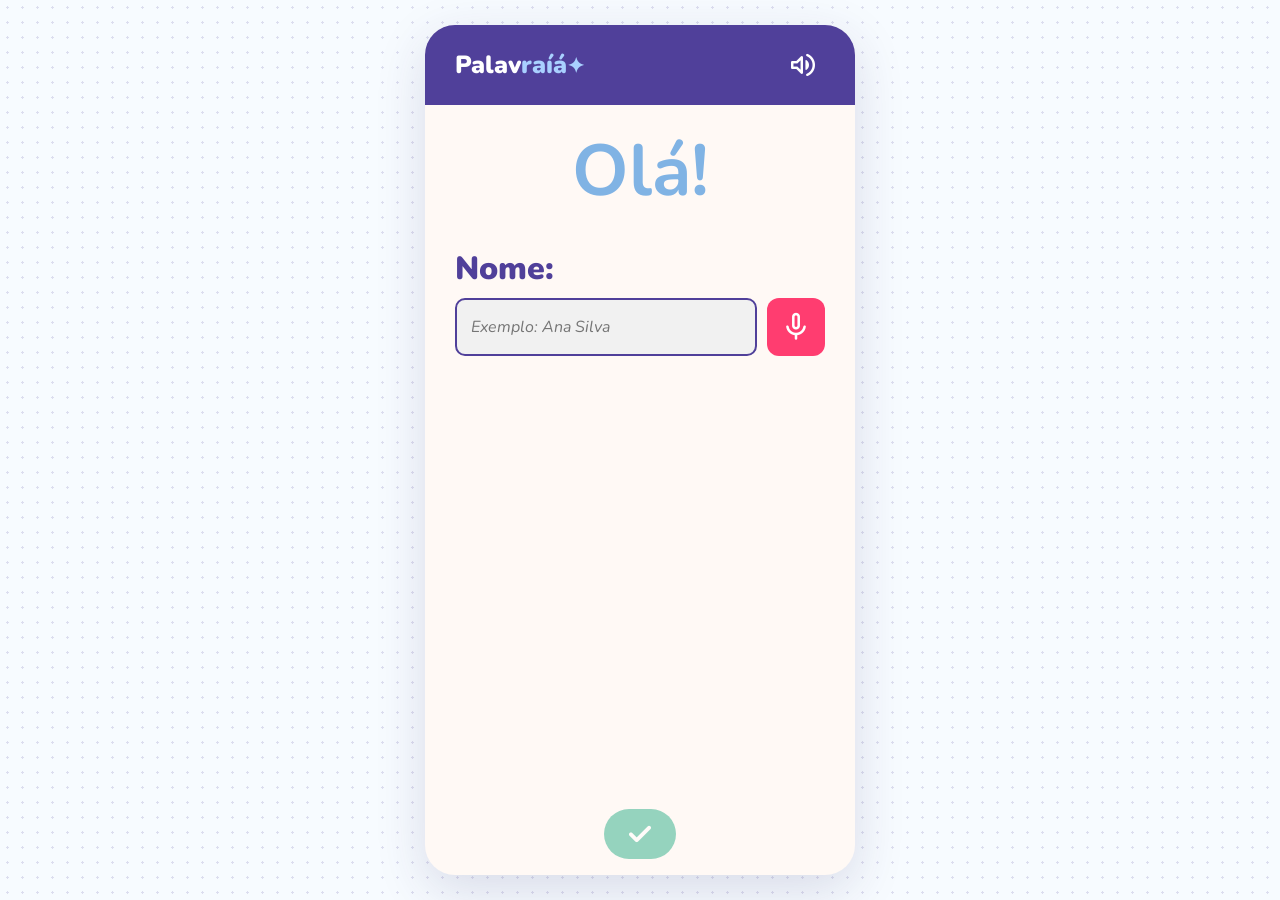
==== Palavraiá/front/config2.html @ be851a0e "palavraia" ====
<!DOCTYPE html>
<html lang="pt-BR">

<head>

    <meta charset="UTF-8">
    <meta name="viewport" content="width=device-width, initial-scale=1.0">

    <title>Seu nome</title>

    <link rel="stylesheet" href="style-home.css">

    <link rel="preconnect" href="https://fonts.googleapis.com">
    <link rel="preconnect" href="https://fonts.gstatic.com" crossorigin>

    <link href="https://fonts.googleapis.com/css2?family=Nunito:wght@400;600;700;800;900&display=swap"
        rel="stylesheet">

    <link href="https://fonts.googleapis.com/css2?family=Material+Symbols+Rounded:opsz,wght,FILL,GRAD@20..48,400,0,0"
        rel="stylesheet">

</head>

<body>

    <main class="app">

        <header class="topbar">

            <div class="brand">
                Palav<span>raíá</span><small>✦</small>
            </div>

            <button class="sound-button" onclick="falar()">

                <span class="material-symbols-rounded">
                    volume_up
                </span>

            </button>

        </header>


        <section class="nome-content">

            <h1>Olá!</h1>

            <label for="nome">
                Nome:
            </label>


            <div class="nome-input">

                <input
                    type="text"
                    id="nome"
                    placeholder="Exemplo: Ana Silva"
                    autocomplete="name"
                >


                <button
                    class="microfone"
                    onclick="ouvirNome()"
                >

                    <span class="material-symbols-rounded">
                        mic
                    </span>

                </button>

            </div>


            <button
                class="confirmar"
                id="botaoContinuar"
                onclick="continuar()"
            >

                <span class="material-symbols-rounded">
                    check
                </span>

            </button>


            <p class="ajuda">
                Você pode escrever ou falar seu nome.
            </p>

        </section>

    </main>


    <script>

        const input =
            document.getElementById("nome");

        const botao =
            document.getElementById("botaoContinuar");


        input.addEventListener("input", function () {

            if (input.value.trim().length >= 2) {

                botao.classList.add("ativo");

            } else {

                botao.classList.remove("ativo");

            }

        });


        function continuar() {

            const nome =
                input.value.trim();


            if (nome.length < 2) {

                alert("Digite seu nome.");

                return;

            }


            localStorage.setItem(
                "nome",
                nome
            );


            window.location.href =
                "home.html";

        }


        function falar() {

            const voz =
                new SpeechSynthesisUtterance(
                    "Olá! Qual é o seu nome?"
                );

            voz.lang = "pt-BR";

            voz.rate = 0.85;

            speechSynthesis.speak(voz);

        }


        function ouvirNome() {

            const Recognition =
                window.SpeechRecognition ||
                window.webkitSpeechRecognition;


            if (!Recognition) {

                alert(
                    "Seu navegador não suporta reconhecimento de voz. Digite seu nome."
                );

                return;

            }


            const reconhecimento =
                new Recognition();


            reconhecimento.lang =
                "pt-BR";


            reconhecimento.interimResults =
                false;


            reconhecimento.start();


            reconhecimento.onresult =
                function (evento) {

                    const resultado =
                        evento.results[0][0].transcript;


                    input.value =
                        resultado;


                    botao.classList.add("ativo");

                };

        }

    </script>

</body>

</html>
---- Palavraiá/front/style-home.css ----
/* ========================================
   CONFIGURAÇÕES GERAIS
======================================== */

* {
    box-sizing: border-box;
    margin: 0;
    padding: 0;
}


:root {

    --roxo: #50409a;

    --roxo-escuro: #45358b;

    --creme: #fff9f5;

    --azul: #a9d8ff;

    --azul-texto: #80b3e4;

    --verde: #16a77d;

    --rosa: #ff3d70;

    --amarelo: #ffb51c;

    --texto: #40378b;

}


html,
body {

    width: 100%;
    min-height: 100%;

}


body {

    font-family: "Nunito", sans-serif;

    background:

        radial-gradient(
            circle,
            rgba(80,64,154,.16) 1.2px,
            transparent 1.2px
        );

    background-size: 15px 15px;

    background-color: #f7fbff;

    display: flex;

    justify-content: center;

    align-items: center;

    min-height: 100vh;

}


button,
input {

    font-family: inherit;

}


button {

    border: none;

    cursor: pointer;

}


/* ========================================
   CONTAINER DO CELULAR
======================================== */

.app {

    width: 100%;

    max-width: 430px;

    min-height: 100vh;

    background: var(--creme);

    overflow: hidden;

}


/* ========================================
   TELA INICIAL
======================================== */

.start-screen {

    min-height: 100vh;

    display: flex;

    align-items: center;

    justify-content: center;

    flex-direction: column;

    cursor: pointer;

}


.logo {

    text-align: center;

    color: var(--azul-texto);

}


.logo-main {

    font-size: 3rem;

    font-weight: 900;

    letter-spacing: -2px;

}


.logo-main span {

    color: var(--roxo);

}


.estrela {

    color: var(--azul-texto);

    font-size: 1.5rem;

}


.logo p {

    color: var(--roxo);

    font-size: .75rem;

    font-weight: 900;

    font-style: italic;

    margin-top: 8px;

}


.toque {

    margin-top: 70px;

    color: var(--roxo);

    opacity: .45;

    font-size: .8rem;

    font-weight: 800;

}


/* ========================================
   BARRA SUPERIOR
======================================== */

.topbar {
    height: 80px;
    padding: 0 30px;

    display: flex;
    align-items: center;
    justify-content: space-between;

    background: var(--roxo);
}


.brand {

    color: white;

    font-size: 1.55rem;

    font-weight: 900;

}


.brand span {

    color: #a9d0ff;

}


.brand small {

    color: #a9d0ff;

}


.sound-button {

    background: transparent;

    color: white;

    width: 45px;

    height: 45px;

    border-radius: 50%;

    display: grid;

    place-items: center;

}


.sound-button span {

    font-size: 32px;

}


/* ========================================
   CONFIGURAÇÃO DO IDIOMA
======================================== */

.config-content {
    min-height: calc(100vh - 80px);

    height: calc(100vh - 80px);

    padding: 25px 25px 35px;

    display: flex;

    flex-direction: column;

    overflow-y: auto;
}

.config-content h1 {

    color: var(--azul-texto);

    font-size: 4.5rem;

    line-height: 1;

    text-align: center;

}


.subtitle {

    text-align: center;

    color: var(--texto);

    font-size: 1.15rem;

    font-weight: 800;

    margin: 8px 0 25px;

}


.idiomas {

    display: grid;

    grid-template-columns: 1fr 1fr;

    gap: 12px;

}


.idioma {

    min-height: 105px;

    background: white;

    border: 3px solid transparent;

    border-radius: 22px;

    box-shadow: 0 3px 10px rgba(50,40,100,.1);

    display: flex;

    flex-direction: column;

    align-items: center;

    justify-content: center;

    gap: 7px;

    color: var(--texto);

    font-weight: 800;

    font-size: .95rem;

}


.idioma.selecionado {

    border-color: var(--roxo);

    background: #f2efff;

}


.bandeira {

    font-size: 2.7rem;

    line-height: 1;

}


.confirmar {

    width: 72px;

    height: 50px;

    margin: auto auto 0;

    border-radius: 30px;

    background: var(--verde);

    color: white;

    display: grid;

    place-items: center;

}


.confirmar span {

    font-size: 32px;

    font-weight: 900;

}


/* ========================================
   CONFIGURAÇÃO DO NOME
======================================== */

.nome-content {

    min-height: calc(100vh - 80px);

    padding: 30px;

    display: flex;

    flex-direction: column;

}


.nome-content h1 {

    color: var(--azul-texto);

    font-size: 4.5rem;

    line-height: 1;

    text-align: center;

    margin-bottom: 40px;

}


.nome-content label {

    color: var(--roxo);

    font-size: 2rem;

    font-weight: 900;

    margin-bottom: 8px;

}


.nome-input {

    display: flex;

    gap: 10px;

}


.nome-input input {

    flex: 1;

    height: 58px;

    min-width: 0;

    border: 2px solid var(--roxo);

    border-radius: 10px;

    background: #f1f1f1;

    padding: 0 14px;

    font-size: 1rem;

    font-style: italic;

    outline: none;

}


.nome-input input:focus {

    background: white;

    border-width: 3px;

}


.microfone {

    width: 58px;

    height: 58px;

    flex-shrink: 0;

    border-radius: 12px;

    background: var(--rosa);

    color: white;

    display: grid;

    place-items: center;

}


.microfone span {

    font-size: 34px;

}


.nome-content .confirmar {

    opacity: .45;

}


.nome-content .confirmar.ativo {

    opacity: 1;

}


.ajuda {

    text-align: center;

    margin-top: 18px;

    font-size: .8rem;

    font-weight: 700;

    opacity: .55;

}


/* ========================================
   HOME
======================================== */

.home-topbar {

    height: 80px;

}


.seletor-idioma {

    min-width: 65px;

    height: 42px;

    border-radius: 9px;

    background: var(--azul);

    color: var(--texto);

    display: flex;

    align-items: center;

    justify-content: center;

    gap: 2px;

}


.seletor-idioma span:first-child {

    font-size: 1.7rem;

}


.home-content {

    padding: 12px 18px 30px;

}


.home-content h2 {

    color: var(--texto);

    font-size: 1.55rem;

    margin-bottom: 20px;

}


.home-content h2 span {

    font-weight: 900;

}


.cards {

    display: grid;

    grid-template-columns: 1fr 1fr;

    gap: 12px;

}


.card {

    aspect-ratio: 1 / 1;

    border-radius: 25px;

    display: flex;

    flex-direction: column;

    align-items: center;

    justify-content: center;

    padding: 10px;

    transition: .15s;

}


.card:active {

    transform: scale(.95);

}


.card-icon {

    font-size: 75px;

}


.card strong {

    font-size: 1rem;

    font-style: italic;

}


.card-fotografar {

    background: #a9d8ff;

    color: #16446e;

}


.card-atividades {

    background: #ff3d70;

    color: #94103f;

}


.card-falar {

    background: #3dc49e;

    color: #16745e;

}


.card-biblioteca {

    background: #ffb51c;

    color: #a96c00;

}


/* ========================================
   RESPONSIVIDADE
======================================== */

@media (min-width: 600px) {

    body {

        padding: 25px;

    }


    .app {

        min-height: 850px;

        height: 92vh;

        border-radius: 30px;

        box-shadow:
            0 15px 50px rgba(50,40,100,.15);

    }


    .start-screen {

        min-height: 100%;

    }

}


/* CELULARES PEQUENOS */

@media (max-width: 350px) {

    .config-content {

        padding-left: 18px;

        padding-right: 18px;

    }


    .idioma {

        min-height: 90px;

        border-radius: 17px;

    }


    .bandeira {

        font-size: 2.2rem;

    }


    .home-content {

        padding-left: 12px;

        padding-right: 12px;

    }


    .card-icon {

        font-size: 58px;

    }

}

/* ========================================
   SELEÇÃO DE IDIOMA NA HOME
======================================== */


.overlay-idioma {

    position: absolute;

    top: 80px;

    left: 0;

    width: 100%;

    height: calc(100% - 80px);

    background: rgba(40, 30, 90, .25);

    backdrop-filter: blur(3px);

    display: none;

    justify-content: flex-end;

    align-items: flex-start;

    padding: 12px 18px;

    z-index: 100;

}


.overlay-idioma.aberto {

    display: flex;

}


.card-idiomas {

    width: 280px;

    max-width: 90%;

    max-height: 75vh;

    background: var(--creme);

    border-radius: 20px;

    padding: 15px;

    box-shadow:
        0 10px 35px rgba(40, 30, 100, .25);

    animation: abrirIdioma .2s ease;

}


@keyframes abrirIdioma {

    from {

        opacity: 0;

        transform: translateY(-10px) scale(.97);

    }

    to {

        opacity: 1;

        transform: translateY(0) scale(1);

    }

}


/* TÍTULO */

.titulo-idiomas {

    display: flex;

    align-items: center;

    justify-content: space-between;

    margin-bottom: 10px;

    color: var(--texto);

}


.titulo-idiomas strong {

    font-size: 1rem;

}


.titulo-idiomas button {

    width: 32px;

    height: 32px;

    border-radius: 50%;

    background: #eeeafc;

    color: var(--texto);

    display: grid;

    place-items: center;

}


.titulo-idiomas button span {

    font-size: 20px;

}


/* LISTA */

.lista-idiomas {

    display: flex;

    flex-direction: column;

    gap: 6px;

    max-height: 58vh;

    overflow-y: auto;

}


/* CADA PAÍS */

.opcao-idioma {

    width: 100%;

    min-height: 58px;

    border-radius: 13px;

    background: white;

    display: flex;

    align-items: center;

    gap: 12px;

    padding: 7px 10px;

    text-align: left;

    color: var(--texto);

    transition: .15s;

}


.opcao-idioma:hover {

    background: #f1eeff;

}


.opcao-idioma:active {

    transform: scale(.97);

}


/* BANDEIRA */

.opcao-idioma img {

    width: 48px;

    height: 32px;

    object-fit: cover;

    border-radius: 4px;

    flex-shrink: 0;

}


/* TEXTO */

.opcao-idioma div {

    display: flex;

    flex-direction: column;

    gap: 1px;

}


.opcao-idioma strong {

    font-size: .9rem;

}


.opcao-idioma small {

    font-size: .72rem;

    opacity: .6;

}


/* ========================================
   BOTÃO DA BANDEIRA NA HOME
======================================== */

.seletor-idioma {

    min-width: 68px;

    height: 42px;

    padding: 4px 7px;

    border-radius: 9px;

    background: var(--azul);

    color: var(--texto);

    display: flex;

    align-items: center;

    justify-content: center;

    gap: 3px;

    transition: .15s;

}


.seletor-idioma:active {

    transform: scale(.94);

}


.seletor-idioma img {

    width: 38px;

    height: 25px;

    object-fit: cover;

    border-radius: 4px;

}


.seletor-idioma .material-symbols-rounded {

    font-size: 25px;

}
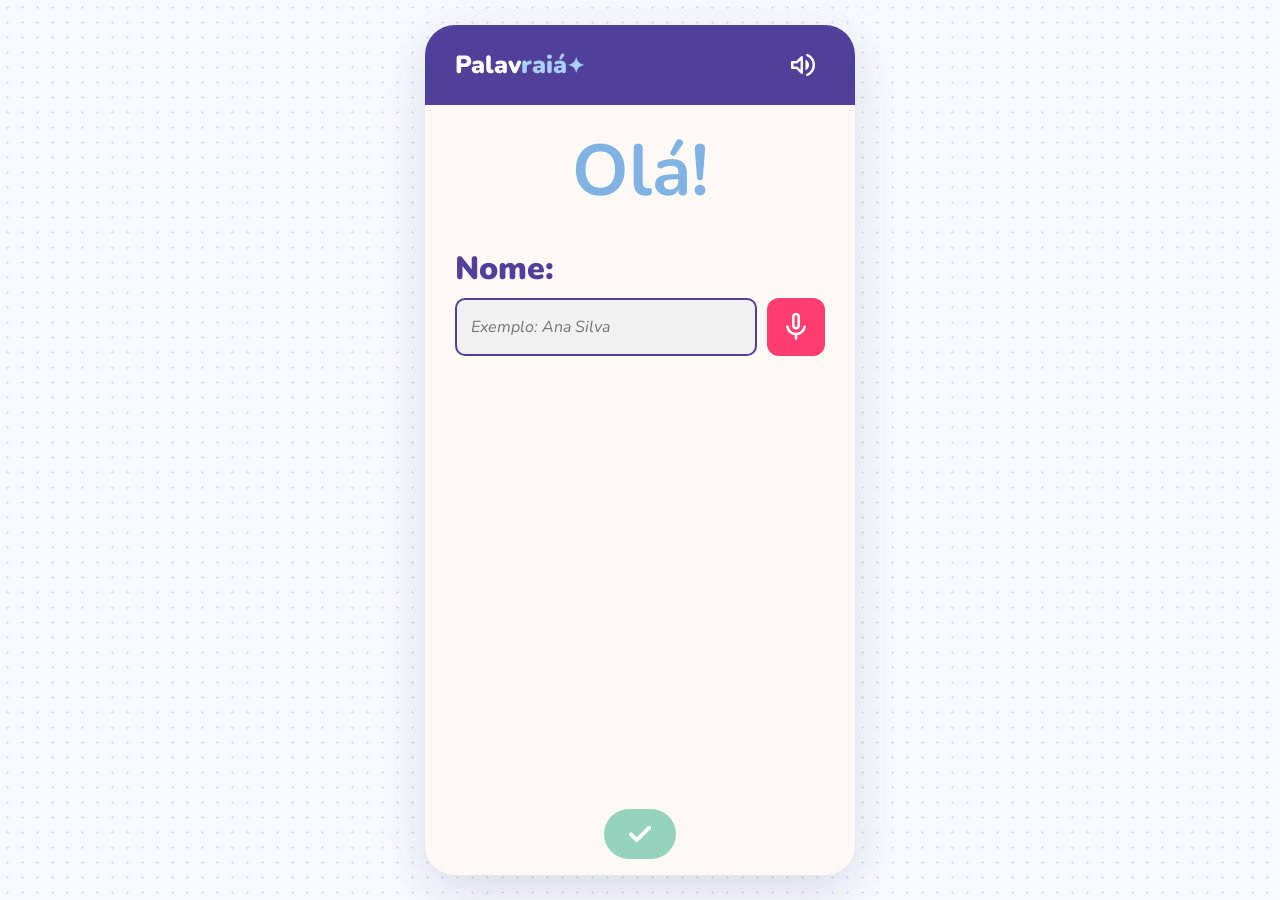
==== commit b588798e: "palavrai" ====
--- a/Palavraiá/front/config2.html
+++ b/Palavraiá/front/config2.html
@@ -28,7 +28,7 @@
         <header class="topbar">
 
             <div class="brand">
-                Palav<span>raíá</span><small>✦</small>
+                Palav<span>raiá</span><small>✦</small>
             </div>
 
             <button class="sound-button" onclick="falar()">
@@ -218,4 +218,4 @@
 
 </body>
 
-</html>+</html>
